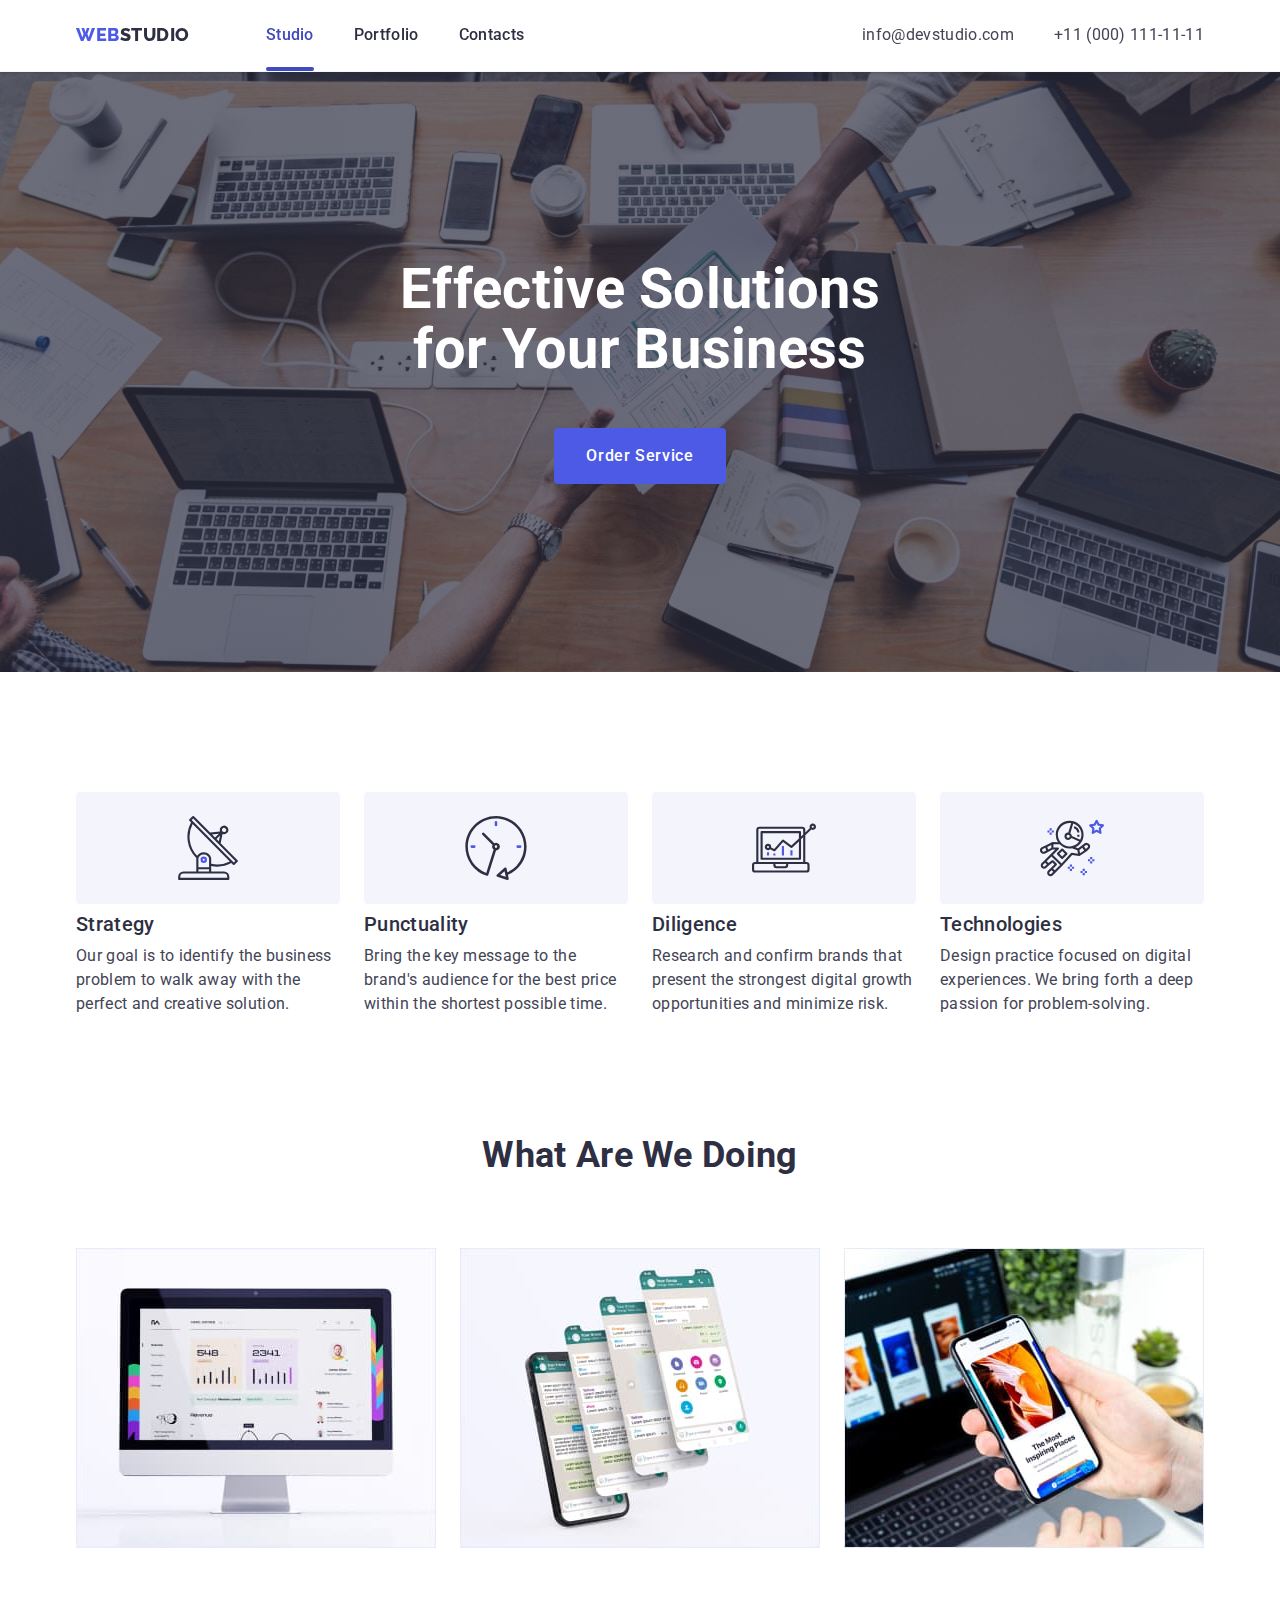
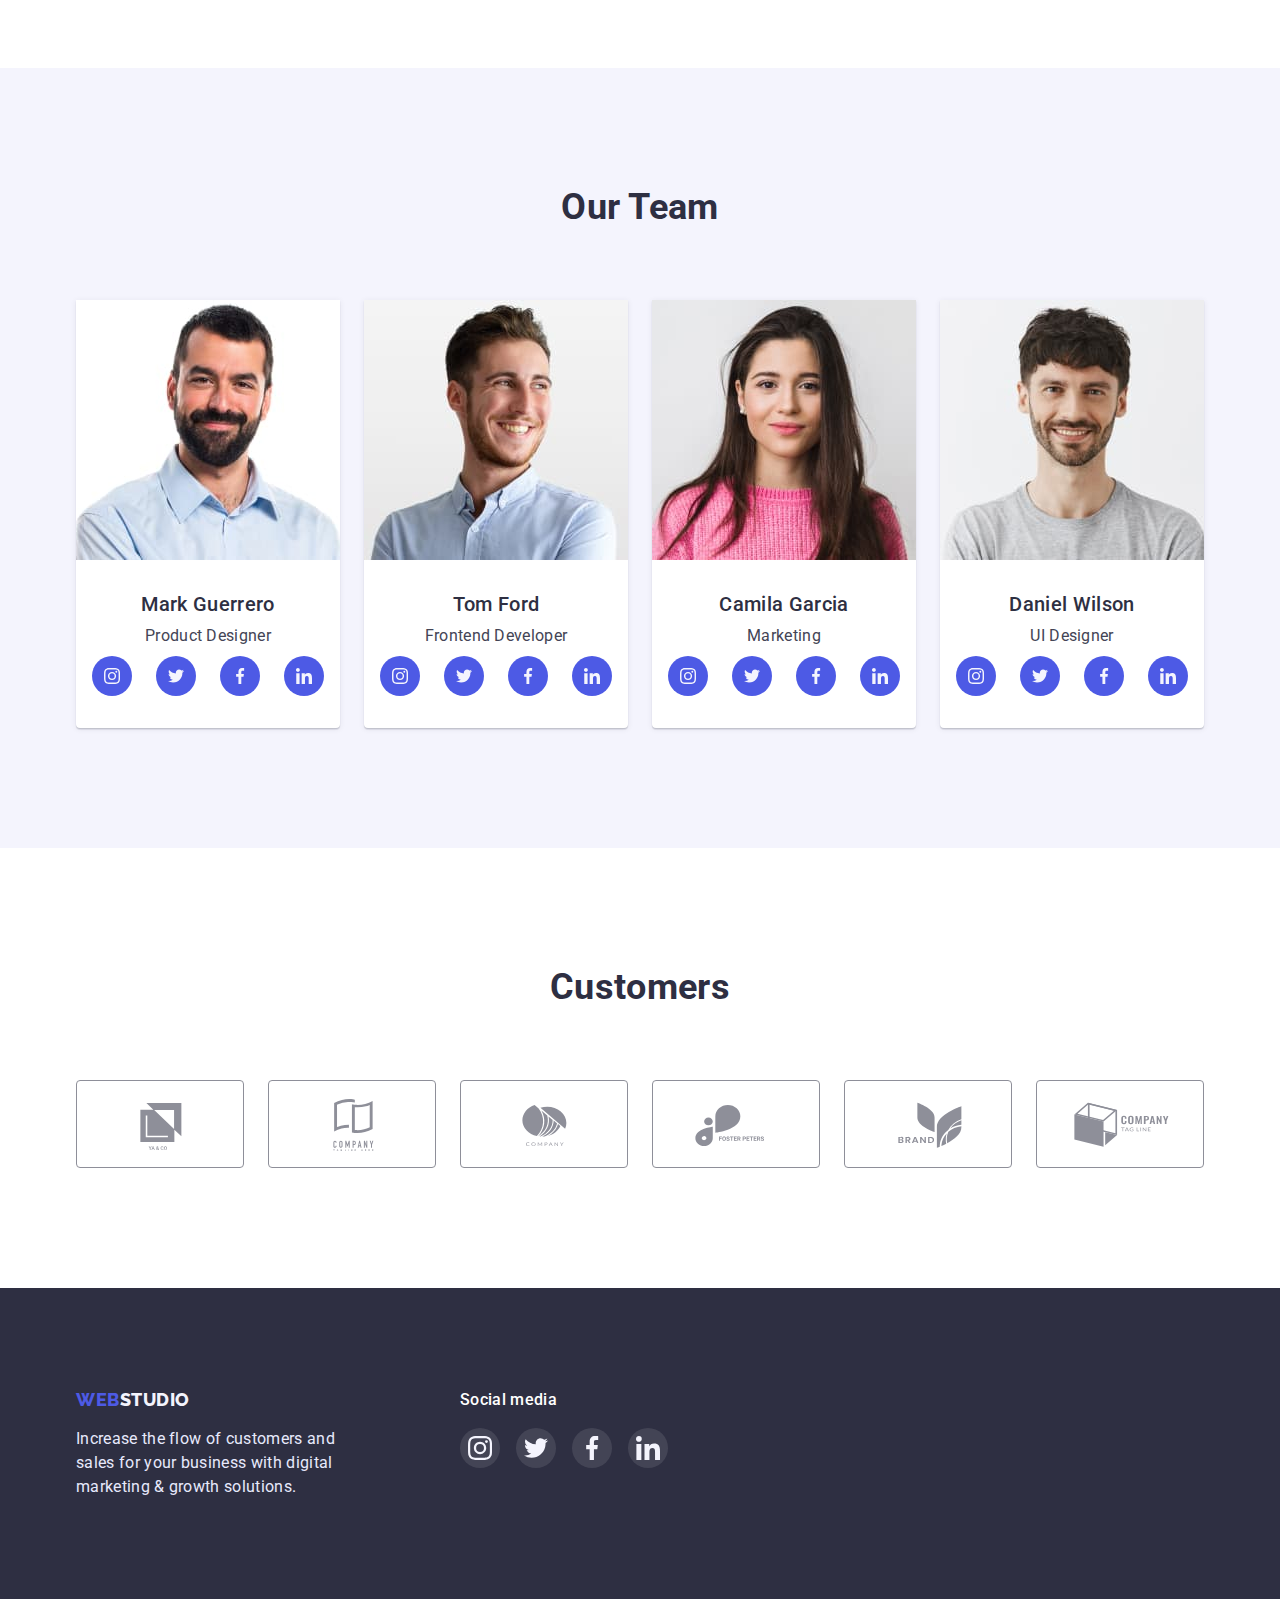
==== index.html @ 2dbd7c01 "Initial commit" ====
<!DOCTYPE html>
<html lang="en">
  <head>
    <meta charset="UTF-8" />
    <meta http-equiv="X-UA-Compatible" content="IE=edge" />
    <meta name="viewport" content="width=device-width, initial-scale=1.0" />
    <title>Studio</title>
    <link rel="preconnect" href="https://fonts.googleapis.com" />
    <link rel="preconnect" href="https://fonts.gstatic.com" crossorigin />
    <link
      href="https://fonts.googleapis.com/css2?family=Raleway:wght@800&family=Roboto:wght@400;500;700&display=swap"
      rel="stylesheet"
    />
    <link
      rel="stylesheet"
      href="https://cdnjs.cloudflare.com/ajax/libs/modern-normalize/1.1.0/modern-normalize.min.css"
    />
    <link rel="stylesheet" href="./css/styles.css" />
  </head>
  <body>
    <header class="page-header">
      <div class="container">
        <nav class="main-navigation">
          <a class="logo link" href="./index.html">
            Web<span class="right-part">Studio</span>
          </a>
          <ul class="navigation">
            <li class="navigation-item">
              <a
                href="./index.html"
                class="navigation-item-link current-page link"
                >Studio</a
              >
            </li>
            <li class="navigation-item">
              <a href="./portfolio.html" class="navigation-item-link link"
                >Portfolio</a
              >
            </li>
            <li class="navigation-item">
              <a href="#" class="navigation-item-link link">Contacts</a>
            </li>
          </ul>
        </nav>
        <address class="header-address">
          <ul class="contacts">
            <li class="contacts-item">
              <a
                href="mailto:info@devstudio.com"
                class="contacts-item-list link"
                >info@devstudio.com</a
              >
            </li>
            <li class="contacts-item">
              <a href="tel:+110001111111" class="contacts-item-list link"
                >+11 (000) 111-11-11</a
              >
            </li>
          </ul>
        </address>
      </div>
    </header>
    <main>
      <section class="hero">
        <div class="container">
          <h1 class="hero-titel">Effective Solutions for Your Business</h1>
          <button type="button" class="btn primary" data-modal-open>
            Order Service
          </button>
        </div>
      </section>
      <section class="section">
        <h2 class="visually-hidden">Our advantages</h2>
        <ul class="advantages container">
          <li class="advantages-item">
            <div class="advantages-item-icon">
              <svg class="" width="64" height="64">
                <use href="./images/icons.svg#antenna"></use>
              </svg>
            </div>
            <h3 class="advantages-titel">Strategy</h3>
            <p class="advantages-item-text">
              Our goal is to identify the business problem to walk away with the
              perfect and creative solution.
            </p>
          </li>
          <li class="advantages-item">
            <div class="advantages-item-icon">
              <svg class="" width="64" height="64">
                <use href="./images/icons.svg#clock"></use>
              </svg>
            </div>
            <h3 class="advantages-titel">Punctuality</h3>
            <p class="advantages-item-text">
              Bring the key message to the brand's audience for the best price
              within the shortest possible time.
            </p>
          </li>
          <li class="advantages-item">
            <div class="advantages-item-icon">
              <svg class="" width="64" height="64">
                <use href="./images/icons.svg#diagram"></use>
              </svg>
            </div>
            <h3 class="advantages-titel">Diligence</h3>
            <p class="advantages-item-text">
              Research and confirm brands that present the strongest digital
              growth opportunities and minimize risk.
            </p>
          </li>
          <li class="advantages-item">
            <div class="advantages-item-icon">
              <svg class="" width="64" height="64">
                <use href="./images/icons.svg#astronaut"></use>
              </svg>
            </div>
            <h3 class="advantages-titel">Technologies</h3>
            <p class="advantages-item-text">
              Design practice focused on digital experiences. We bring forth a
              deep passion for problem-solving.
            </p>
          </li>
        </ul>
      </section>
      <section class="section works-section">
        <div class="container">
          <h2 class="section-title">What are we doing</h2>
          <ul class="galary">
            <li class="galary-item">
              <img
                src="./images/rectangle1.jpg"
                alt="User`s main page  on the iMac screen"
                width="360"
              />
            </li>
            <li class="galary-item">
              <img
                src="./images/rectangle2.jpg"
                alt="Four samples of messenger interface on iphone`s screen"
                width="360"
              />
            </li>
            <li class="galary-item">
              <img
                src="./images/rectangle3.jpg"
                alt="Laptop on the table and smartphone in the right hand"
                width="360"
              />
            </li>
          </ul>
        </div>
      </section>
      <section class="section team-section">
        <div class="container">
          <h2 class="section-title">Our Team</h2>
          <ul class="team">
            <li class="team-member">
              <img
                class="member-photo"
                src="./images/mark.jpg"
                alt="Man in a blue shirt, he has short, dark hair and beard"
                width="264"
              />
              <div class="team-member-description">
                <h3 class="team-name">Mark Guerrero</h3>
                <p class="team-member-text">Product Designer</p>
                <ul class="team-icon-list">
                  <li>
                    <a
                      class="team-member-link"
                      href="https://www.instagram.com/"
                      target="_blank"
                      rel="noopener noreferrer"
                    >
                      <svg class="team-member-link-icon" width="16" height="16">
                        <use href="./images/icons.svg#instagram"></use>
                      </svg>
                    </a>
                  </li>
                  <li>
                    <a
                      class="team-member-link"
                      href="https://twitter.com/"
                      target="_blank"
                      rel="noopener noreferrer"
                    >
                      <svg class="team-member-link-icon" width="16" height="16">
                        <use href="./images/icons.svg#twitter"></use>
                      </svg>
                    </a>
                  </li>
                  <li>
                    <a
                      class="team-member-link"
                      href="https://www.facebook.com/"
                      target="_blank"
                      rel="noopener noreferrer"
                    >
                      <svg class="team-member-link-icon" width="16" height="16">
                        <use href="./images/icons.svg#facebook"></use>
                      </svg>
                    </a>
                  </li>
                  <li>
                    <a
                      class="team-member-link"
                      href="https://ua.linkedin.com/"
                      target="_blank"
                      rel="noopener noreferrer"
                    >
                      <svg class="team-member-link-icon" width="16" height="16">
                        <use href="./images/icons.svg#linkedin"></use>
                      </svg>
                    </a>
                  </li>
                </ul>
              </div>
            </li>
            <li class="team-member">
              <img
                class="member-photo"
                src="./images/tom.jpg"
                alt="Young man in a blue shirt, he has brown hair and beard"
                width="264"
              />
              <div class="team-member-description">
                <h3 class="team-name">Tom Ford</h3>
                <p class="team-member-text">Frontend Developer</p>
                <ul class="team-icon-list">
                  <li>
                    <a
                      class="team-member-link"
                      href="https://www.instagram.com/"
                      target="_blank"
                      rel="noopener noreferrer"
                    >
                      <svg class="team-member-link-icon" width="16" height="16">
                        <use href="./images/icons.svg#instagram"></use>
                      </svg>
                    </a>
                  </li>
                  <li>
                    <a
                      class="team-member-link"
                      href="https://twitter.com/"
                      target="_blank"
                      rel="noopener noreferrer"
                    >
                      <svg class="team-member-link-icon" width="16" height="16">
                        <use href="./images/icons.svg#twitter"></use>
                      </svg>
                    </a>
                  </li>
                  <li>
                    <a
                      class="team-member-link"
                      href="https://www.facebook.com/"
                      target="_blank"
                      rel="noopener noreferrer"
                    >
                      <svg class="team-member-link-icon" width="16" height="16">
                        <use href="./images/icons.svg#facebook"></use>
                      </svg>
                    </a>
                  </li>
                  <li>
                    <a
                      class="team-member-link"
                      href="https://ua.linkedin.com/"
                      target="_blank"
                      rel="noopener noreferrer"
                    >
                      <svg class="team-member-link-icon" width="16" height="16">
                        <use href="./images/icons.svg#linkedin"></use>
                      </svg>
                    </a>
                  </li>
                </ul>
              </div>
            </li>
            <li class="team-member">
              <img
                class="member-photo"
                src="./images/camila.jpg"
                alt="Young woman in a pink sweater, she has brown, long hair "
                width="264"
              />
              <div class="team-member-description">
                <h3 class="team-name">Camila Garcia</h3>
                <p class="team-member-text">Marketing</p>
                <ul class="team-icon-list">
                  <li>
                    <a
                      class="team-member-link"
                      href="https://www.instagram.com/"
                      target="_blank"
                      rel="noopener noreferrer"
                    >
                      <svg class="team-member-link-icon" width="16" height="16">
                        <use href="./images/icons.svg#instagram"></use>
                      </svg>
                    </a>
                  </li>
                  <li>
                    <a
                      class="team-member-link"
                      href="https://twitter.com/"
                      target="_blank"
                      rel="noopener noreferrer"
                    >
                      <svg class="team-member-link-icon" width="16" height="16">
                        <use href="./images/icons.svg#twitter"></use>
                      </svg>
                    </a>
                  </li>
                  <li>
                    <a
                      class="team-member-link"
                      href="https://www.facebook.com/"
                      target="_blank"
                      rel="noopener noreferrer"
                    >
                      <svg class="team-member-link-icon" width="16" height="16">
                        <use href="./images/icons.svg#facebook"></use>
                      </svg>
                    </a>
                  </li>
                  <li>
                    <a
                      class="team-member-link"
                      href="https://ua.linkedin.com/"
                      target="_blank"
                      rel="noopener noreferrer"
                    >
                      <svg class="team-member-link-icon" width="16" height="16">
                        <use href="./images/icons.svg#linkedin"></use>
                      </svg>
                    </a>
                  </li>
                </ul>
              </div>
            </li>
            <li class="team-member">
              <img
                class="member-photo"
                src="./images/daniel.jpg"
                alt="Young man in gray t-shirt, he has dark hair and  beard"
                width="264"
              />
              <div class="team-member-description">
                <h3 class="team-name">Daniel Wilson</h3>
                <p class="team-member-text">UI Designer</p>
                <ul class="team-icon-list">
                  <li>
                    <a
                      class="team-member-link"
                      href="https://www.instagram.com/"
                      target="_blank"
                      rel="noopener noreferrer"
                    >
                      <svg class="team-member-link-icon" width="16" height="16">
                        <use href="./images/icons.svg#instagram"></use>
                      </svg>
                    </a>
                  </li>
                  <li>
                    <a
                      class="team-member-link"
                      href="https://twitter.com/"
                      target="_blank"
                      rel="noopener noreferrer"
                    >
                      <svg class="team-member-link-icon" width="16" height="16">
                        <use href="./images/icons.svg#twitter"></use>
                      </svg>
                    </a>
                  </li>
                  <li>
                    <a
                      class="team-member-link"
                      href="https://www.facebook.com/"
                      target="_blank"
                      rel="noopener noreferrer"
                    >
                      <svg class="team-member-link-icon" width="16" height="16">
                        <use href="./images/icons.svg#facebook"></use>
                      </svg>
                    </a>
                  </li>
                  <li>
                    <a
                      class="team-member-link"
                      href="https://ua.linkedin.com/"
                      target="_blank"
                      rel="noopener noreferrer"
                    >
                      <svg class="team-member-link-icon" width="16" height="16">
                        <use href="./images/icons.svg#linkedin"></use>
                      </svg>
                    </a>
                  </li>
                </ul>
              </div>
            </li>
          </ul>
        </div>
      </section>
      <section class="section">
        <div class="container">
          <h2 class="section-title">Customers</h2>
          <ul class="customers-list">
            <li class="customers-item">
              <a
                class="customers-item-link"
                href="#"
                target="_blank"
                rel="noreferrer noopener"
              >
                <svg class="customer-item-icon" width="104" height="56">
                  <use href="./images/icons.svg#yaco"></use>
                </svg>
              </a>
            </li>
            <li class="customers-item">
              <a
                class="customers-item-link"
                href="#"
                target="_blank"
                rel="noreferrer noopener"
              >
                <svg class="customer-item-icon" width="104" height="56">
                  <use href="./images/icons.svg#tagline-here"></use>
                </svg>
              </a>
            </li>
            <li class="customers-item">
              <a
                class="customers-item-link"
                href="#"
                target="_blank"
                rel="noreferrer noopener"
              >
                <svg class="customer-item-icon" width="104" height="56">
                  <use href="./images/icons.svg#company"></use>
                </svg>
              </a>
            </li>
            <li class="customers-item">
              <a
                class="customers-item-link"
                href="#"
                target="_blank"
                rel="noreferrer noopener"
              >
                <svg class="customer-item-icon" width="104" height="56">
                  <use href="./images/icons.svg#foster-peters"></use>
                </svg>
              </a>
            </li>
            <li class="customers-item">
              <a
                class="customers-item-link"
                href=""
                target="_blank"
                rel="noreferrer noopener"
              >
                <svg class="customer-item-icon" width="104" height="56">
                  <use href="./images/icons.svg#brand"></use>
                </svg>
              </a>
            </li>
            <li class="customers-item">
              <a
                class="customers-item-link"
                href=""
                target="_blank"
                rel="noreferrer noopener"
              >
                <svg class="customer-item-icon" width="104" height="56">
                  <use href="./images/icons.svg#tag-line"></use>
                </svg>
              </a>
            </li>
          </ul>
        </div>
      </section>
    </main>
    <footer class="page-footer">
      <div class="container footer-container">
        <div>
          <a class="logo-footer link" href="./index.html">
            Web<span class="logo-right-part">Studio</span>
          </a>
          <p class="page-footer-text">
            Increase the flow of customers and sales for your business with
            digital marketing & growth solutions.
          </p>
        </div>
        <div class="footer-media">
          <p class="media-titel">Social media</p>
          <ul class="footer-media-list">
            <li class="footer-media-item">
              <a
                class="footer-media-link"
                href="https://www.instagram.com/"
                target="_blank"
                rel="noopener noreferrer"
              >
                <svg class="footer-media-link-item" width="24" height="24">
                  <use href="./images/icons.svg#instagram"></use>
                </svg>
              </a>
            </li>
            <li class="footer-media-item">
              <a
                class="footer-media-link"
                href="https://twitter.com/"
                target="_blank"
                rel="noopener noreferrer"
              >
                <svg class="footer-media-link-item" width="24" height="24">
                  <use href="./images/icons.svg#twitter"></use>
                </svg>
              </a>
            </li>
            <li class="footer-media-item">
              <a
                class="footer-media-link"
                href="https://www.facebook.com/"
                target="_blank"
                rel="noopener noreferrer"
              >
                <svg class="footer-media-link-item" width="24" height="24">
                  <use href="./images/icons.svg#facebook"></use>
                </svg>
              </a>
            </li>
            <li class="footer-media-item">
              <a
                class="footer-media-link"
                href="https://ua.linkedin.com/"
                target="_blank"
                rel="noopener noreferrer"
              >
                <svg class="footer-media-link-item" width="24" height="24">
                  <use href="./images/icons.svg#linkedin"></use>
                </svg>
              </a>
            </li>
          </ul>
        </div>
      </div>
    </footer>

    <div class="backdrop is-hidden" data-modal>
      <div class="modal">
        <button class="modal-btn" type="button" data-modal-close>
          <svg class="close-btn" width="8" height="8">
            <use href="./images/icons.svg#close-button"></use>
          </svg>
        </button>
      </div>
    </div>
    <script src="./js/modal.js"></script>
  </body>
</html>
---- css/styles.css ----
:root {
  --primery-text-color: #434455;
  --titel-text-color: #2e2f42;
  --accent-color: #4d5ae5;
  --secondary-accent-color: #e7e9fc;
  --tertiary-accent-color: #f4f4fd;
  --focus-hover-color: #404bbf;
  --footer-hover-icon-color: #31d0aa;
  --main-white: #ffffff;
  --footer-opaciti-white: rgba(255, 255, 255, 0.1);
  --background-hero-transparent: rgba(46, 47, 66, 0.7);
  --customers-border-color: #8e8f99;

  --animation-properties: 250ms cubic-bezier(0.4, 0, 0.2, 1);
}

body {
  font-family: "Roboto", sans-serif;
  font-size: 16px;
  line-height: 1.5;
  letter-spacing: 0.02em;

  color: var(--primery-text-color);
  background-color: var(--main-white);
}

img {
  display: block;
}
h1,
h2,
h3,
h4,
h5,
h6,
p {
  margin: 0;
}

ul,
ol {
  list-style-type: none;
  margin: 0px;
  padding: 0px;
}

a {
  text-decoration: none;
}

.page-header {
  position: fixed;
  background-color: var(--main-white);
  z-index: 10;
  top: -1px;
  width: 100%;
  border-bottom: 1px solid var(--tertiary-accent-color);
  box-shadow: 0px 2px 1px rgba(46, 47, 66, 0.08),
    0px 1px 1px rgba(46, 47, 66, 0.16), 0px 1px 6px rgba(46, 47, 66, 0.08);
}

.page-header .container {
  display: flex;
}

.contacts {
  display: flex;
}

.header-address {
  margin-left: auto;
}

.contacts-item-list {
  font-style: normal;

  color: var(--primery-text-color);

  display: inline-block;
  padding: 24px 0;

  transition: color var(--animation-properties);
}

.contacts .contacts-item + .contacts-item {
  margin-left: 40px;
}

.main-navigation {
  display: flex;
}

.logo,
.logo-footer {
  font-family: "Raleway", sans-serif;
  font-weight: 800;
  font-size: 18px;
  line-height: 1.3;
  letter-spacing: 0.03em;
  text-transform: uppercase;

  color: var(--accent-color);

  display: inline-block;
  /* outline: 2px dashed brown; */
}

.page-header .logo {
  padding: 24px 0;
  margin-right: 76px;
}

.logo-footer {
  margin-bottom: 16px;
}

.logo > .right-part {
  color: var(--titel-text-color);
}

.navigation {
  display: flex;
}

.navigation .navigation-item + .navigation-item {
  margin-left: 40px;
}

.navigation-item-link {
  font-weight: 500;

  display: block;
  padding: 24px 0;

  color: var(--titel-text-color);
}

.navigation-item-link {
  position: relative;
  transition: color var(--animation-properties);
}

.navigation-item-link::after,
.navigation-item-link::after {
  content: "";
  color: var(--focus-hover-color);
  position: absolute;
  bottom: 0;
  left: 0;
  height: 4px;
  width: 100%;
  background-color: transparent;
  border-radius: 2px;
  transition: background-color var(--animation-properties);
}

.navigation-item-link:hover:after,
.navigation-item-link:focus:after {
  background-color: var(--focus-hover-color);
}

.navigation-item-link:focus,
.navigation-item-link:hover,
.contacts-item-list:hover,
.contacts-item-list:focus {
  color: var(--focus-hover-color);
}

.current-page {
  color: var(--focus-hover-color);
  position: relative;
}

.current-page::after {
  content: "";
  position: absolute;
  bottom: 0;
  left: 0;
  height: 4px;
  width: 100%;
  background-color: var(--focus-hover-color);
  border-radius: 2px;
}

.hero {
  max-width: 1440px;
  background-color: var(--titel-text-color);
  background-image: linear-gradient(
      var(--background-hero-transparent),
      var(--background-hero-transparent)
    ),
    url("../images/bacground.jpg");
  background-position: center;
  background-repeat: no-repeat;
  background-size: cover;
  text-align: center;
  margin: 0 auto;
  padding: 188px 0px;
  margin-top: 72px;
}

.hero-titel {
  font-size: 56px;
  line-height: 1.07;

  color: var(--main-white);

  margin: 0px auto 48px;
  width: 496px;
  /* outline: 2px solid yellow; */
}

.btn {
  font-family: "Roboto";
  font-weight: 500;
  font-size: 16px;
  line-height: 1.5;
  letter-spacing: 0.04em;
  border: 0px;

  display: inline-block;
  border: 1px solid transparent;

  cursor: pointer;
}

.btn.primary {
  color: var(--main-white);
  background-color: var(--accent-color);

  padding: 15px 31px;
  border-radius: 4px;
  transition: background-color var(--animation-properties);
}

.btn.secondary {
  background-color: var(--tertiary-accent-color);
  color: var(--accent-color);
  border: 0px solid transparent;

  padding: 12px 24px;
  outline: transparent;
  border-radius: 4px;
  border-color: var(--secondary-accent-color);

  transition: background-color var(--animation-properties),
    box-shadow var(--animation-properties), color var(--animation-properties);
}

.btn.primary:hover,
.btn.primary:focus,
.btn.secondary:hover,
.btn.secondary:focus {
  background-color: var(--focus-hover-color);
}

.btn.secondary:hover,
.btn.secondary:focus {
  color: var(--main-white);

  box-shadow: 0px 3px 1px rgba(0, 0, 0, 0.1), 0px 2px 1px rgba(0, 0, 0, 0.08),
    0px 2px 2px rgba(0, 0, 0, 0.12);
}

.visually-hidden {
  position: absolute;
  width: 1px;
  height: 1px;
  margin: -1px;
  border: 0;
  padding: 0;

  white-space: nowrap;
  clip-path: inset(100%);
  clip: rect(0 0 0 0);
  overflow: hidden;
}

.advantages-item-icon {
  display: flex;
  justify-content: center;
  align-items: center;

  padding: 24px 100px;
  margin-bottom: 8px;

  background-color: var(--tertiary-accent-color);
  border-radius: 4px;
}

.advantages {
  display: flex;
}

.advantages-item + .advantages-item {
  margin-left: 24px;
}

.galary {
  display: flex;
}

.galary-item + .galary-item {
  margin-left: 24px;
}

.advantages-titel,
.team-name {
  font-weight: 500;
  font-size: 20px;
  line-height: 1.2;

  color: var(--titel-text-color);

  margin-bottom: 8px;
}

.advantages-item-text {
  width: 264px;
}

.section-title {
  font-size: 36px;
  line-height: 1.11;

  text-align: center;
  text-transform: capitalize;
  color: var(--titel-text-color);

  margin: 0px auto 72px;
}

.team-name {
  text-align: center;
}

.team-section {
  background-color: var(--tertiary-accent-color);
}

.team {
  display: flex;
}

.team-member + .team-member {
  margin-left: 24px;
}

.team-member {
  background-color: var(--main-white);
  box-shadow: 0px 1px 6px rgba(46, 47, 66, 0.08),
    0px 1px 1px rgba(46, 47, 66, 0.16), 0px 2px 1px rgba(46, 47, 66, 0.08);
  border-radius: 0px 0px 4px 4px;
}

.team-member-description {
  padding: 32px 0;
}

/* !!!!!!!Team links!!!!!!!!! */
.team-icon-list {
  display: flex;
  justify-content: center;
  gap: 24px;
}

.team-member-link {
  display: flex;
  width: 40px;
  height: 40px;

  justify-content: center;
  align-items: center;

  border-radius: 50%;
  background-color: var(--accent-color);

  transition: background-color var(--animation-properties);
}

.team-member-link-icon {
  fill: var(--tertiary-accent-color);
}

.team-member-link:hover,
.team-member-link:focus {
  background-color: var(--focus-hover-color);
}

/* !!!!!!!!!!!!!!!!! */

.team-member-text {
  text-align: center;
  margin-bottom: 8px;
}

/* !!!!!!!!Customers!!!!!!!!! */
.customers-list {
  display: flex;
  justify-content: center;
  gap: 24px;
}

.customers-item {
  width: 168px;
  height: 88px;
}

.customers-item-link {
  display: flex;
  height: 100%;
  justify-content: center;
  align-items: center;
  border: 1px solid var(--customers-border-color);
  border-radius: 4px;
  outline: transparent;

  transition: border-color var(--animation-properties);
}

.customer-item-icon {
  fill: var(--customers-border-color);
  transition: fill var(--animation-properties);
}

.customers-item-link:hover,
.customers-item-link:focus {
  border-color: var(--focus-hover-color);
}

.customers-item-link:hover .customer-item-icon,
.customers-item-link:focus .customer-item-icon {
  fill: var(--focus-hover-color);
}

/* !!!!!!!!!!!!!!!!!!!! */

/* !!!!!!!!Footer!!!!!!!! */
.page-footer {
  background-color: var(--titel-text-color);
  padding: 100px 0px;
}

.footer-container {
  display: flex;
}

.media-titel {
  font-weight: 500;
  color: var(--main-white);
  margin-bottom: 16px;
}

.footer-media {
  margin-left: 120px;
}

.footer-media-list {
  display: flex;
  gap: 16px;
}

.footer-media-link {
  display: flex;
  justify-content: center;
  align-items: center;
  width: 40px;
  height: 40px;
  background-color: var(--footer-opaciti-white);
  border-radius: 50%;

  transition: background-color var(--animation-properties);
}

.footer-media-link-item {
  fill: var(--tertiary-accent-color);
}

.footer-media-link:hover,
.footer-media-link:focus {
  background-color: var(--footer-hover-icon-color);
}

/* !!!!!!!!!!!!!!!!!!!!!!!!!!!!! */
.logo-right-part {
  color: var(--tertiary-accent-color);
}

.page-footer-text {
  color: var(--secondary-accent-color);
  width: 264px;
}

.portfolio-section {
  padding-top: 96px;
  padding-bottom: 120px;
  margin-top: 72px;
}

.filter {
  display: flex;
  justify-content: center;
  margin-bottom: 72px;
}

.filter-selector + .filter-selector {
  margin-left: 24px;
}

/* !!!!!!!!!!!!!!!!!Portfolio cards!!!!!!!!!!!!!!!! */

.samples {
  display: flex;
  flex-wrap: wrap;
  row-gap: 48px;
  column-gap: 24px;
}

.samples-item {
  width: 360px;
}

.samples-item-link {
  display: block;

  transition: box-shadow var(--animation-properties);
}

.samples-item-link:hover,
.samples-item-link:focus {
  box-shadow: 0px 1px 6px rgba(46, 47, 66, 0.08),
    0px 1px 1px rgba(46, 47, 66, 0.16), 0px 2px 1px rgba(46, 47, 66, 0.08);
  outline: transparent;
}

.samples-description {
  padding-top: 32px;
  padding-bottom: 32px;
  padding-left: 16px;
  border-bottom: 1px solid var(--tertiary-accent-color);
  border-right: 1px solid var(--tertiary-accent-color);
  border-left: 1px solid var(--tertiary-accent-color);
}

.project-title {
  font-weight: 500;
  font-size: 20px;
  line-height: 1.2;

  color: var(--titel-text-color);
  margin: 0px;
  margin-bottom: 8px;
}
/* /////////////////////Overley/////////////////////// */

.overlay {
  overflow: hidden;
  position: relative;
}
.overley-text {
  color: var(--tertiary-accent-color);
}
.overley-content {
  width: 100%;
  min-height: 300px;
  background-color: var(--accent-color);
  padding: 40px 32px;
  position: absolute;
  top: 0;
  left: 0;

  transform: translateY(100%);
  transition: transform var(--animation-properties);
}

.samples-item-link:hover .overley-content,
.samples-item-link:focus .overley-content {
  transform: translateY(0%);
}
/* !!!!!!!!!!!!!!!!!!!!!!!!!!!!!!!!!!!!!! */

.section {
  padding: 120px 0;
}

.works-section {
  padding-top: 0px;
}

.container {
  margin-left: auto;
  margin-right: auto;
  padding: 0px 15px;
  width: 1158px;
  /* outline: 2px solid tomato; */
}

/* //////////Modal///////////// */
.backdrop {
  position: fixed;
  top: 0;
  z-index: 20;
  background-color: rgba(46, 47, 66, 0.4);
  width: 100%;
  height: 100%;

  transition: opacity var(--animation-properties),
    visibility var(--animation-properties);
}

.modal {
  position: absolute;
  top: 50%;
  left: 50%;
  transform: translate(-50%, -50%);

  transition: opacity var(--animation-properties),
    transform var(--animation-properties);

  width: 408px;
  min-height: 576px;
  background-color: #fcfcfc;
  box-shadow: 0px 1px 1px rgba(0, 0, 0, 0.14), 0px 1px 3px rgba(0, 0, 0, 0.12),
    0px 2px 1px rgba(0, 0, 0, 0.2);
  border-radius: 4px;
}

.backdrop.is-hidden .modal {
  opacity: 0;
  transform: translateX(-50%) translateY(-50%) scale(0.4);
}

.backdrop.is-hidden {
  opacity: 0;
  visibility: hidden;
  pointer-events: none;
}
.modal-btn {
  position: absolute;
  top: 24px;
  right: 24px;

  display: flex;
  justify-content: center;
  align-items: center;
  width: 24px;
  height: 24px;
  border-radius: 50%;
  background-color: var(--secondary-accent-color);
  border: 1px solid rgba(0, 0, 0, 0.1);

  transition: background-color var(--animation-properties),
    border var(--animation-properties);
}

.modal-btn:hover,
.modal-btn:focus {
  background-color: var(--focus-hover-color);
  border: 1px solid var(--focus-hover-color);
}

.close-btn {
  fill: var(--titel-text-color);
  transition: fill var(--animation-properties);
}

.modal-btn:hover .close-btn,
.modal-btn:focus .close-btn {
  fill: var(--main-white);
}
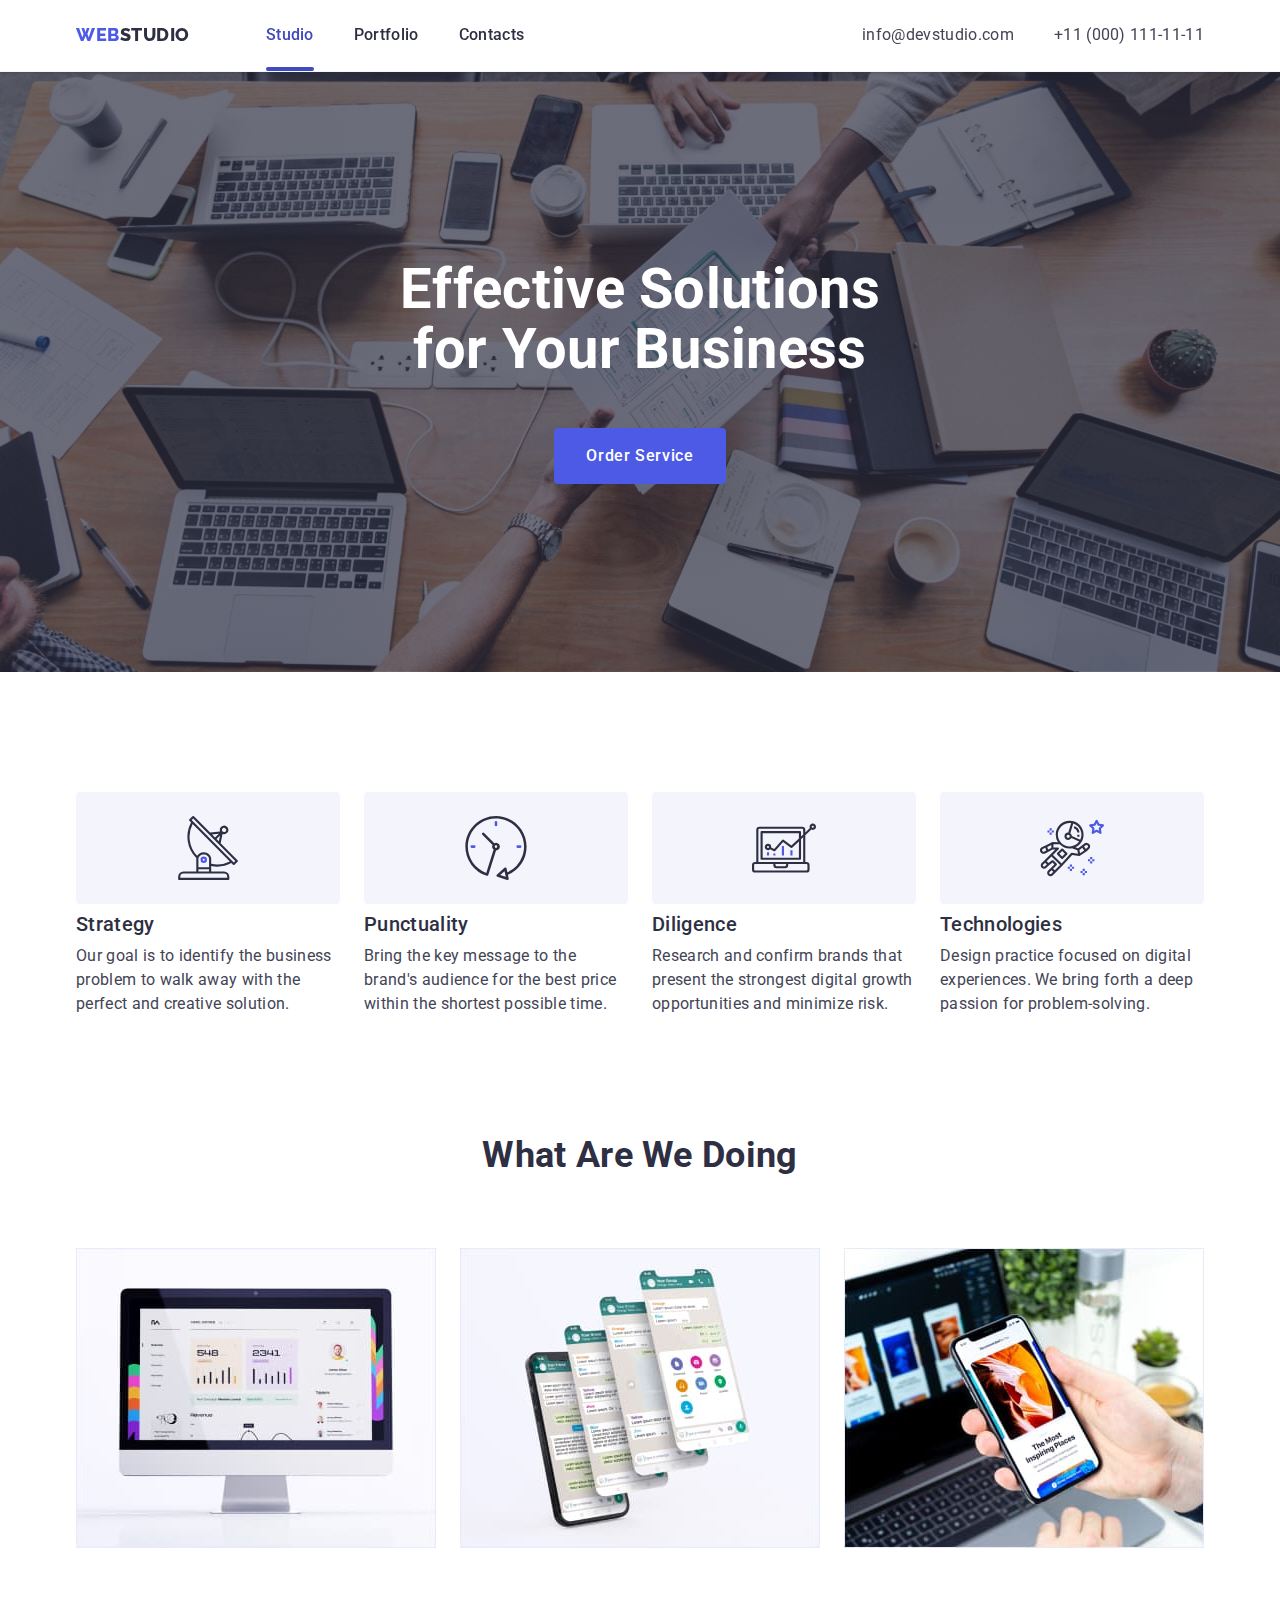
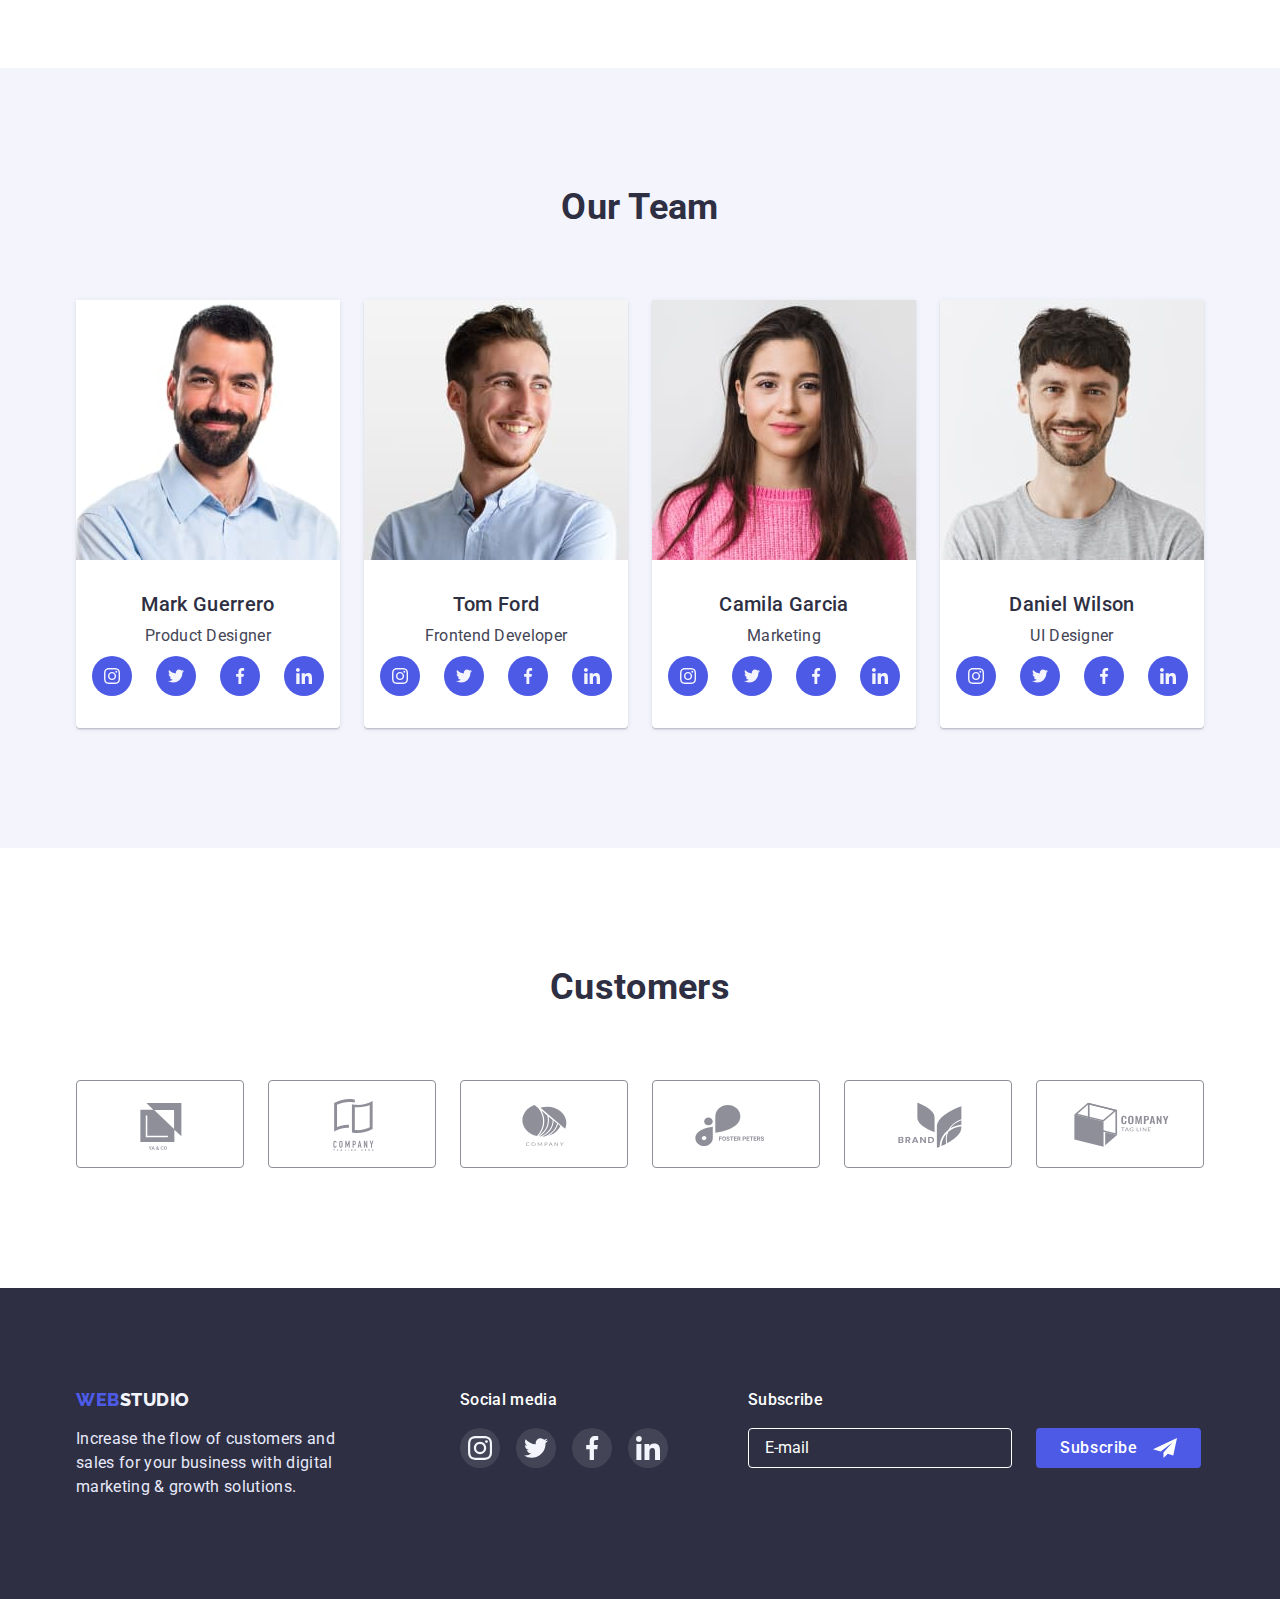
==== commit ac327af2: "Modal decoration" ====
--- a/index.html
+++ b/index.html
@@ -549,6 +549,24 @@
             </li>
           </ul>
         </div>
+        <form class="footer-form">
+          <label class="footer-form-titel" for="footer-email">Subscribe </label>
+          <div class="foooter-form-interactive">
+            <input
+              class="footer-input"
+              type="email"
+              id="footer-email"
+              placeholder="E-mail"
+              name="subscribe-email-address"
+            />
+            <button class="footer-form-btn btn" type="submit">
+              Subscribe
+              <svg class="footer-form-btn-icon" width="24" height="24">
+                <use href="./images/icons.svg#footer-form-icon"></use>
+              </svg>
+            </button>
+          </div>
+        </form>
       </div>
     </footer>
 
@@ -559,6 +577,86 @@
             <use href="./images/icons.svg#close-button"></use>
           </svg>
         </button>
+
+        <form>
+          <strong class="modal-titel"
+            >Leave your contacts and we will call you back
+          </strong>
+          <div class="form-section">
+            <label class="input-label" for="name">Name</label>
+            <div class="input-area">
+              <input
+                class="input-fild"
+                id="name"
+                type="text"
+                name="client-name"
+              />
+              <svg class="input-icon" width="18" height="24">
+                <use href="./images/icons.svg#modal-name"></use>
+              </svg>
+            </div>
+          </div>
+          <div class="form-section">
+            <label class="input-label" for="tel">Phone</label>
+            <div class="input-area">
+              <input
+                class="input-fild"
+                id="tel"
+                type="tel"
+                name="client-phone"
+              />
+              <svg class="input-icon" width="18" height="24">
+                <use href="./images/icons.svg#modal-phone"></use>
+              </svg>
+            </div>
+          </div>
+          <div class="form-section">
+            <label class="input-label" for="email">Email</label>
+            <div class="input-area">
+              <input
+                class="input-fild"
+                id="email"
+                type="email"
+                name="client-email"
+              />
+              <svg class="input-icon" width="18" height="24">
+                <use href="./images/icons.svg#modal-email"></use>
+              </svg>
+            </div>
+          </div>
+          <div class="form-section">
+            <label class="input-label" for="comment">Comment</label>
+            <div class="input-area">
+              <textarea
+                class="comment-fild"
+                name="comment about yourself"
+                id="comment"
+                rows="5"
+                placeholder="Text input"
+              ></textarea>
+            </div>
+          </div>
+
+          <div class="modal-checkbox">
+            <input
+              class="modal-checkbox-input visually-hidden"
+              type="checkbox"
+              name="privecy-agrement"
+              id="agrement"
+            />
+            <label class="modal-checkbox-label" for="agrement">
+              <span class="modal-checkbox-custom">
+                <svg class="modal-checkbox-icon" width="10" height="8">
+                  <use href="./images/icons.svg#check"></use>
+                </svg>
+              </span>
+              I accept the terms and conditions of the &nbsp
+            </label>
+            <a class="privacy-link" href="#">Privacy Policy</a>
+          </div>
+
+          <button class="send-btn btn">Send</button>
+        </form>
       </div>
     </div>
     <script src="./js/modal.js"></script>
--- a/css/styles.css
+++ b/css/styles.css
@@ -247,6 +247,10 @@
     box-shadow var(--animation-properties), color var(--animation-properties);
 }
 
+.send-btn:hover,
+.send-btn:focus,
+.footer-form-btn:hover,
+.footer-form-btn:focus,
 .btn.primary:hover,
 .btn.primary:focus,
 .btn.secondary:hover,
@@ -481,6 +485,55 @@
   background-color: var(--footer-hover-icon-color);
 }
 
+/* !!!!!!!!!!!!!!!!!Footer form!!!!!!!!!!!!!!!!!!!!!!!! */
+.footer-form {
+  margin-left: 80px;
+}
+
+.footer-form-titel {
+  display: inline-block;
+  font-weight: 500;
+  color: var(--main-white);
+  margin-bottom: 16px;
+}
+
+.footer-input {
+  height: 40px;
+  width: 264px;
+  border: 1px solid var(--main-white);
+  color: var(--main-white);
+  border-radius: 4px;
+  background-color: var(--titel-text-color);
+  padding: 8px 16px;
+}
+
+.footer-input::placeholder {
+  color: var(--main-white);
+}
+.foooter-form-interactive {
+  display: flex;
+  justify-content: center;
+}
+
+.footer-form-btn {
+  height: 40px;
+  width: 165px;
+  background-color: var(--accent-color);
+  border: transparent;
+  border-radius: 4px;
+  margin-left: 24px;
+
+  display: flex;
+  color: var(--main-white);
+  align-items: center;
+  padding: 8px 24px;
+
+  transition: background-color var(--animation-properties);
+}
+.footer-form-btn-icon {
+  fill: var(--main-white);
+  margin-left: auto;
+}
 /* !!!!!!!!!!!!!!!!!!!!!!!!!!!!! */
 .logo-right-part {
   color: var(--tertiary-accent-color);
@@ -623,6 +676,9 @@
   box-shadow: 0px 1px 1px rgba(0, 0, 0, 0.14), 0px 1px 3px rgba(0, 0, 0, 0.12),
     0px 2px 1px rgba(0, 0, 0, 0.2);
   border-radius: 4px;
+
+  padding: 72px 24px;
+  padding-bottom: 24px;
 }
 
 .backdrop.is-hidden .modal {
@@ -635,6 +691,7 @@
   visibility: hidden;
   pointer-events: none;
 }
+
 .modal-btn {
   position: absolute;
   top: 24px;
@@ -668,3 +725,170 @@
 .modal-btn:focus .close-btn {
   fill: var(--main-white);
 }
+/* ///////////////////Modal infill///////////////////// */
+.form-btn {
+}
+
+.modal-titel {
+  display: flex;
+  justify-content: center;
+
+  font-weight: 500;
+  color: var(--titel-text-color);
+
+  margin-bottom: 16px;
+}
+.input-area {
+  position: relative;
+}
+
+.input-label {
+  font-size: 12px;
+  line-height: 1.16;
+  letter-spacing: 0.01em;
+  color: var(--customers-border-color);
+
+  display: block;
+  margin-bottom: 4px;
+}
+
+/* ??????????????????????????????? */
+.form-section {
+  margin-bottom: 8px;
+}
+.form-section:nth-child(5) {
+  margin-bottom: 16px;
+}
+
+.input-icon {
+  position: absolute;
+  top: 50%;
+  left: 16px;
+
+  transform: translateY(-50%);
+  fill: var(--titel-text-color);
+
+  transition: fill var(--animation-properties);
+}
+
+.input-fild {
+  font-size: 12px;
+  line-height: calc(14 / 12);
+  letter-spacing: 0.01em;
+
+  width: 100%;
+  height: 40px;
+  border: 1px solid rgba(46, 47, 66, 0.2);
+  border-radius: 4px;
+  padding: 11px 38px;
+  background-color: #fcfcfc;
+  outline: transparent;
+
+  transition: border-color var(--animation-properties);
+}
+
+.input-fild:focus {
+  border-color: var(--accent-color);
+}
+
+.input-fild:focus + .input-icon {
+  fill: var(--accent-color);
+}
+
+.comment-fild {
+  font-size: 12px;
+  line-height: calc(14 / 12);
+  letter-spacing: 0.01em;
+
+  display: block;
+  width: 100%;
+  height: 120px;
+  padding: 8px 16px;
+  border: 1px solid rgba(46, 47, 66, 0.2);
+  border-radius: 4px;
+  background-color: #fcfcfc;
+  resize: none;
+  outline: transparent;
+
+  transition: border-color var(--animation-properties);
+}
+
+.comment-fild:focus {
+  border-color: var(--accent-color);
+}
+
+.comment-fild::placeholder {
+  color: rgba(46, 47, 66, 0.4);
+}
+
+.send-btn {
+  color: var(--main-white);
+
+  display: block;
+  margin-left: auto;
+  margin-right: auto;
+  padding: 16px 32px;
+  min-width: 169px;
+  height: 56px;
+  border: transparent;
+  border-radius: 4px;
+  box-shadow: 0px 4px 4px rgba(0, 0, 0, 0.15);
+  background-color: var(--accent-color);
+
+  transition: background-color var(--animation-properties);
+}
+
+/* ////////////////////Custop checkbox/////////////////////// */
+.modal-checkbox-icon {
+  fill: currentColor;
+
+  transition: fill var(--animation-properties);
+}
+
+.modal-checkbox-custom {
+  display: flex;
+  width: 16px;
+  height: 16px;
+  border: 1px solid var(--titel-text-color);
+  border-radius: 2px;
+  color: transparent;
+
+  align-items: center;
+  justify-content: center;
+
+  transition: background-color var(--animation-properties),
+    color var(--animation-properties);
+
+  margin-right: 8px;
+}
+
+.modal-checkbox-input:checked + .modal-checkbox-label .modal-checkbox-custom {
+  color: var(--tertiary-accent-color);
+  background-color: var(--focus-hover-color);
+  border-color: var(--focus-hover-color);
+}
+
+.modal-checkbox-label {
+  display: flex;
+  align-items: center;
+
+  font-size: 12px;
+  line-height: calc(14 / 12);
+  letter-spacing: 0.04em;
+
+  user-select: none;
+}
+
+.privacy-link {
+  font-size: 12px;
+  line-height: calc(14 / 12);
+  letter-spacing: 0.04em;
+  text-decoration: underline;
+  color: var(--accent-color);
+}
+
+.modal-checkbox {
+  display: flex;
+  align-items: center;
+  margin-bottom: 24px;
+}
